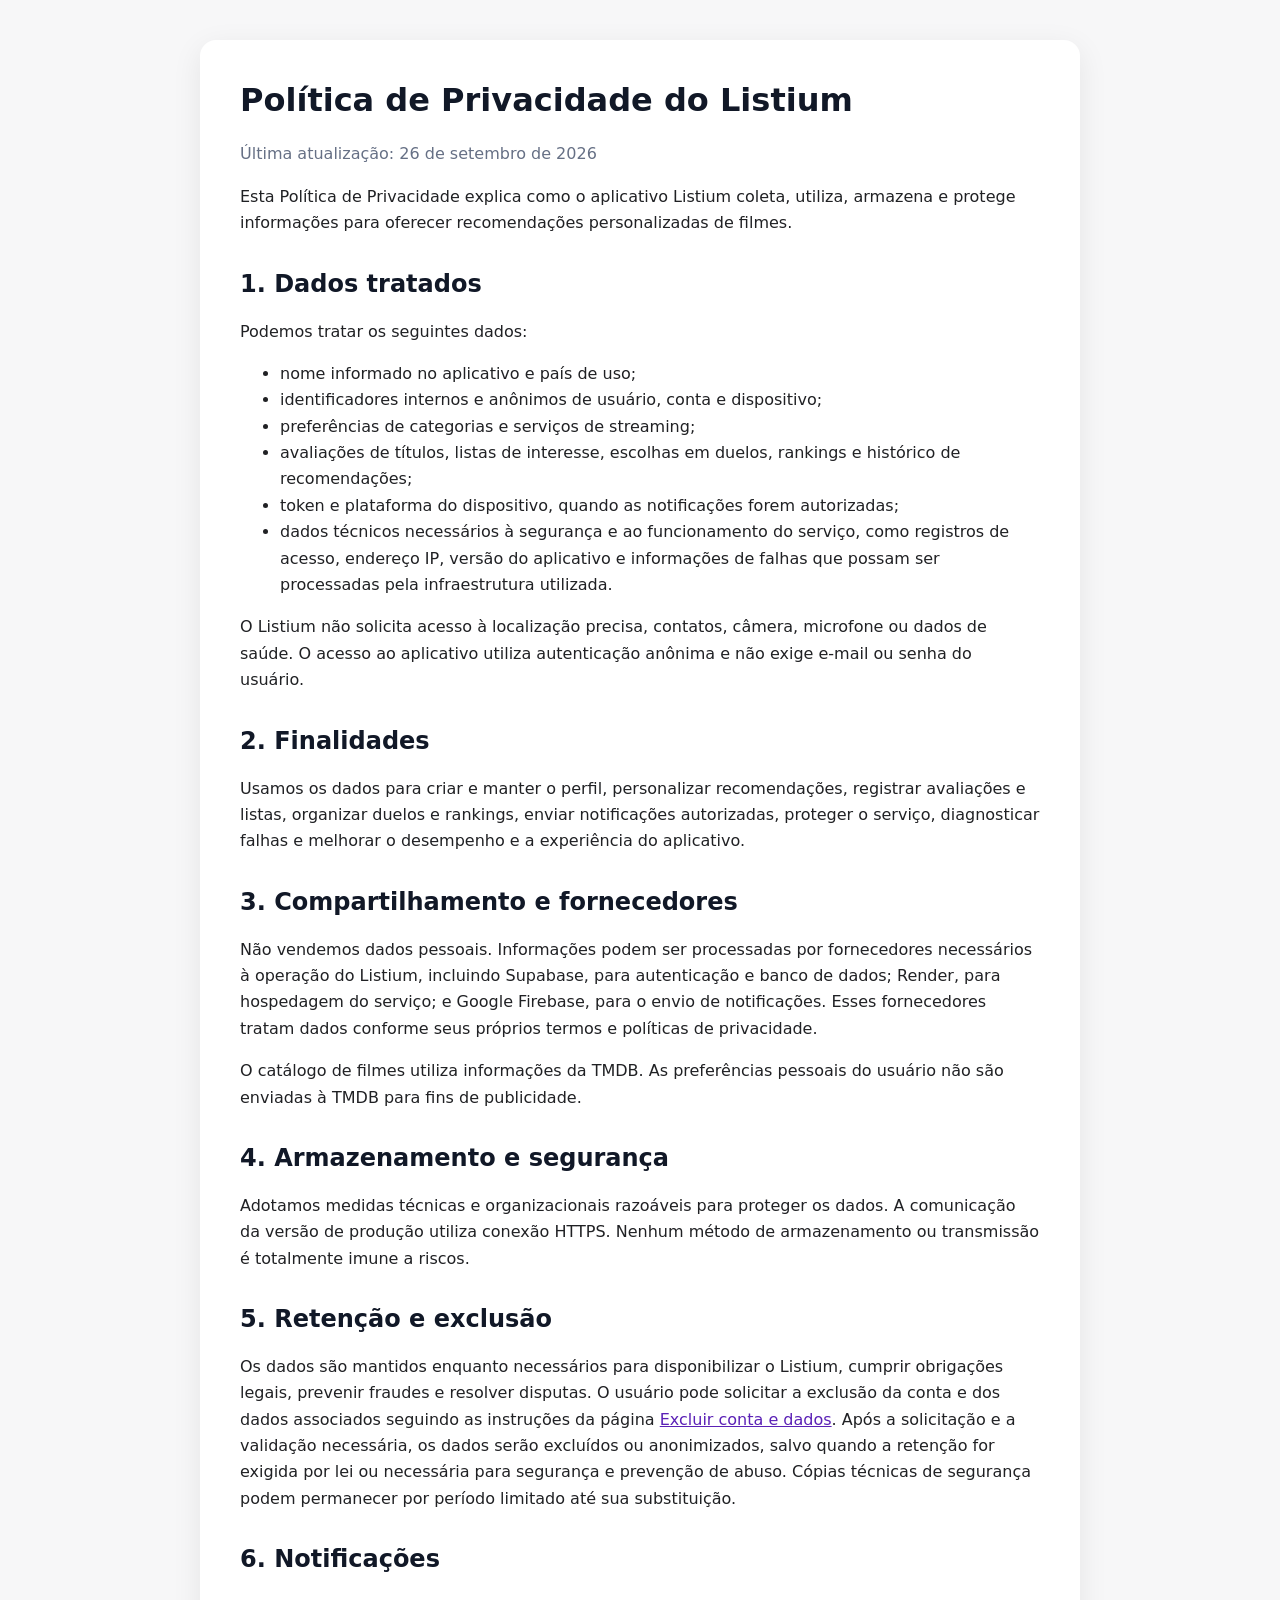
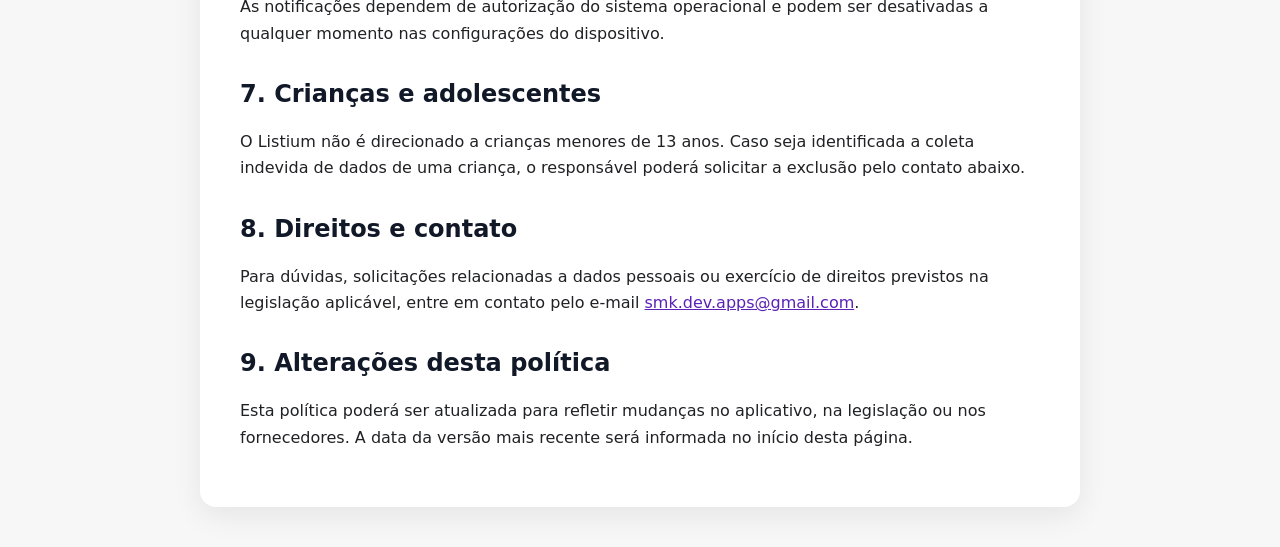
==== privacidade.html @ 893f7942 "Add files via upload add docs" ====
<!doctype html>
<html lang="pt-BR">
<head>
  <meta charset="utf-8">
  <meta name="viewport" content="width=device-width, initial-scale=1">
  <title>Política de Privacidade — Listium</title>
  <link rel="stylesheet" href="styles.css">
</head>
<body>
  <main>
    <h1>Política de Privacidade do Listium</h1>
    <p class="meta">Última atualização: 26 de setembro de 2026</p>

    <p>Esta Política de Privacidade explica como o aplicativo Listium coleta, utiliza, armazena e protege informações para oferecer recomendações personalizadas de filmes.</p>

    <h2>1. Dados tratados</h2>
    <p>Podemos tratar os seguintes dados:</p>
    <ul>
      <li>nome informado no aplicativo e país de uso;</li>
      <li>identificadores internos e anônimos de usuário, conta e dispositivo;</li>
      <li>preferências de categorias e serviços de streaming;</li>
      <li>avaliações de títulos, listas de interesse, escolhas em duelos, rankings e histórico de recomendações;</li>
      <li>token e plataforma do dispositivo, quando as notificações forem autorizadas;</li>
      <li>dados técnicos necessários à segurança e ao funcionamento do serviço, como registros de acesso, endereço IP, versão do aplicativo e informações de falhas que possam ser processadas pela infraestrutura utilizada.</li>
    </ul>
    <p>O Listium não solicita acesso à localização precisa, contatos, câmera, microfone ou dados de saúde. O acesso ao aplicativo utiliza autenticação anônima e não exige e-mail ou senha do usuário.</p>

    <h2>2. Finalidades</h2>
    <p>Usamos os dados para criar e manter o perfil, personalizar recomendações, registrar avaliações e listas, organizar duelos e rankings, enviar notificações autorizadas, proteger o serviço, diagnosticar falhas e melhorar o desempenho e a experiência do aplicativo.</p>

    <h2>3. Compartilhamento e fornecedores</h2>
    <p>Não vendemos dados pessoais. Informações podem ser processadas por fornecedores necessários à operação do Listium, incluindo Supabase, para autenticação e banco de dados; Render, para hospedagem do serviço; e Google Firebase, para o envio de notificações. Esses fornecedores tratam dados conforme seus próprios termos e políticas de privacidade.</p>
    <p>O catálogo de filmes utiliza informações da TMDB. As preferências pessoais do usuário não são enviadas à TMDB para fins de publicidade.</p>

    <h2>4. Armazenamento e segurança</h2>
    <p>Adotamos medidas técnicas e organizacionais razoáveis para proteger os dados. A comunicação da versão de produção utiliza conexão HTTPS. Nenhum método de armazenamento ou transmissão é totalmente imune a riscos.</p>

    <h2>5. Retenção e exclusão</h2>
    <p>Os dados são mantidos enquanto necessários para disponibilizar o Listium, cumprir obrigações legais, prevenir fraudes e resolver disputas. O usuário pode solicitar a exclusão da conta e dos dados associados seguindo as instruções da página <a href="excluir-conta.html">Excluir conta e dados</a>. Após a solicitação e a validação necessária, os dados serão excluídos ou anonimizados, salvo quando a retenção for exigida por lei ou necessária para segurança e prevenção de abuso. Cópias técnicas de segurança podem permanecer por período limitado até sua substituição.</p>

    <h2>6. Notificações</h2>
    <p>As notificações dependem de autorização do sistema operacional e podem ser desativadas a qualquer momento nas configurações do dispositivo.</p>

    <h2>7. Crianças e adolescentes</h2>
    <p>O Listium não é direcionado a crianças menores de 13 anos. Caso seja identificada a coleta indevida de dados de uma criança, o responsável poderá solicitar a exclusão pelo contato abaixo.</p>

    <h2>8. Direitos e contato</h2>
    <p>Para dúvidas, solicitações relacionadas a dados pessoais ou exercício de direitos previstos na legislação aplicável, entre em contato pelo e-mail <a href="mailto:smk.dev.apps@gmail.com">smk.dev.apps@gmail.com</a>.</p>

    <h2>9. Alterações desta política</h2>
    <p>Esta política poderá ser atualizada para refletir mudanças no aplicativo, na legislação ou nos fornecedores. A data da versão mais recente será informada no início desta página.</p>
  </main>
</body>
</html>
---- styles.css ----
:root {
  color-scheme: light;
  font-family: Inter, system-ui, -apple-system, BlinkMacSystemFont, "Segoe UI", sans-serif;
  color: #202124;
  background: #f7f7f8;
}

* { box-sizing: border-box; }

body {
  margin: 0;
  line-height: 1.65;
}

main {
  width: min(880px, calc(100% - 32px));
  margin: 40px auto;
  padding: 40px;
  background: #fff;
  border-radius: 16px;
  box-shadow: 0 8px 30px rgba(0, 0, 0, 0.08);
}

h1, h2 { line-height: 1.25; color: #111827; }
h1 { margin-top: 0; }
h2 { margin-top: 32px; }
a { color: #5b21b6; }
.meta { color: #667085; }
.brand { color: #6d28d9; font-weight: 700; }

@media (max-width: 600px) {
  main { margin: 0; width: 100%; padding: 24px; border-radius: 0; }
}
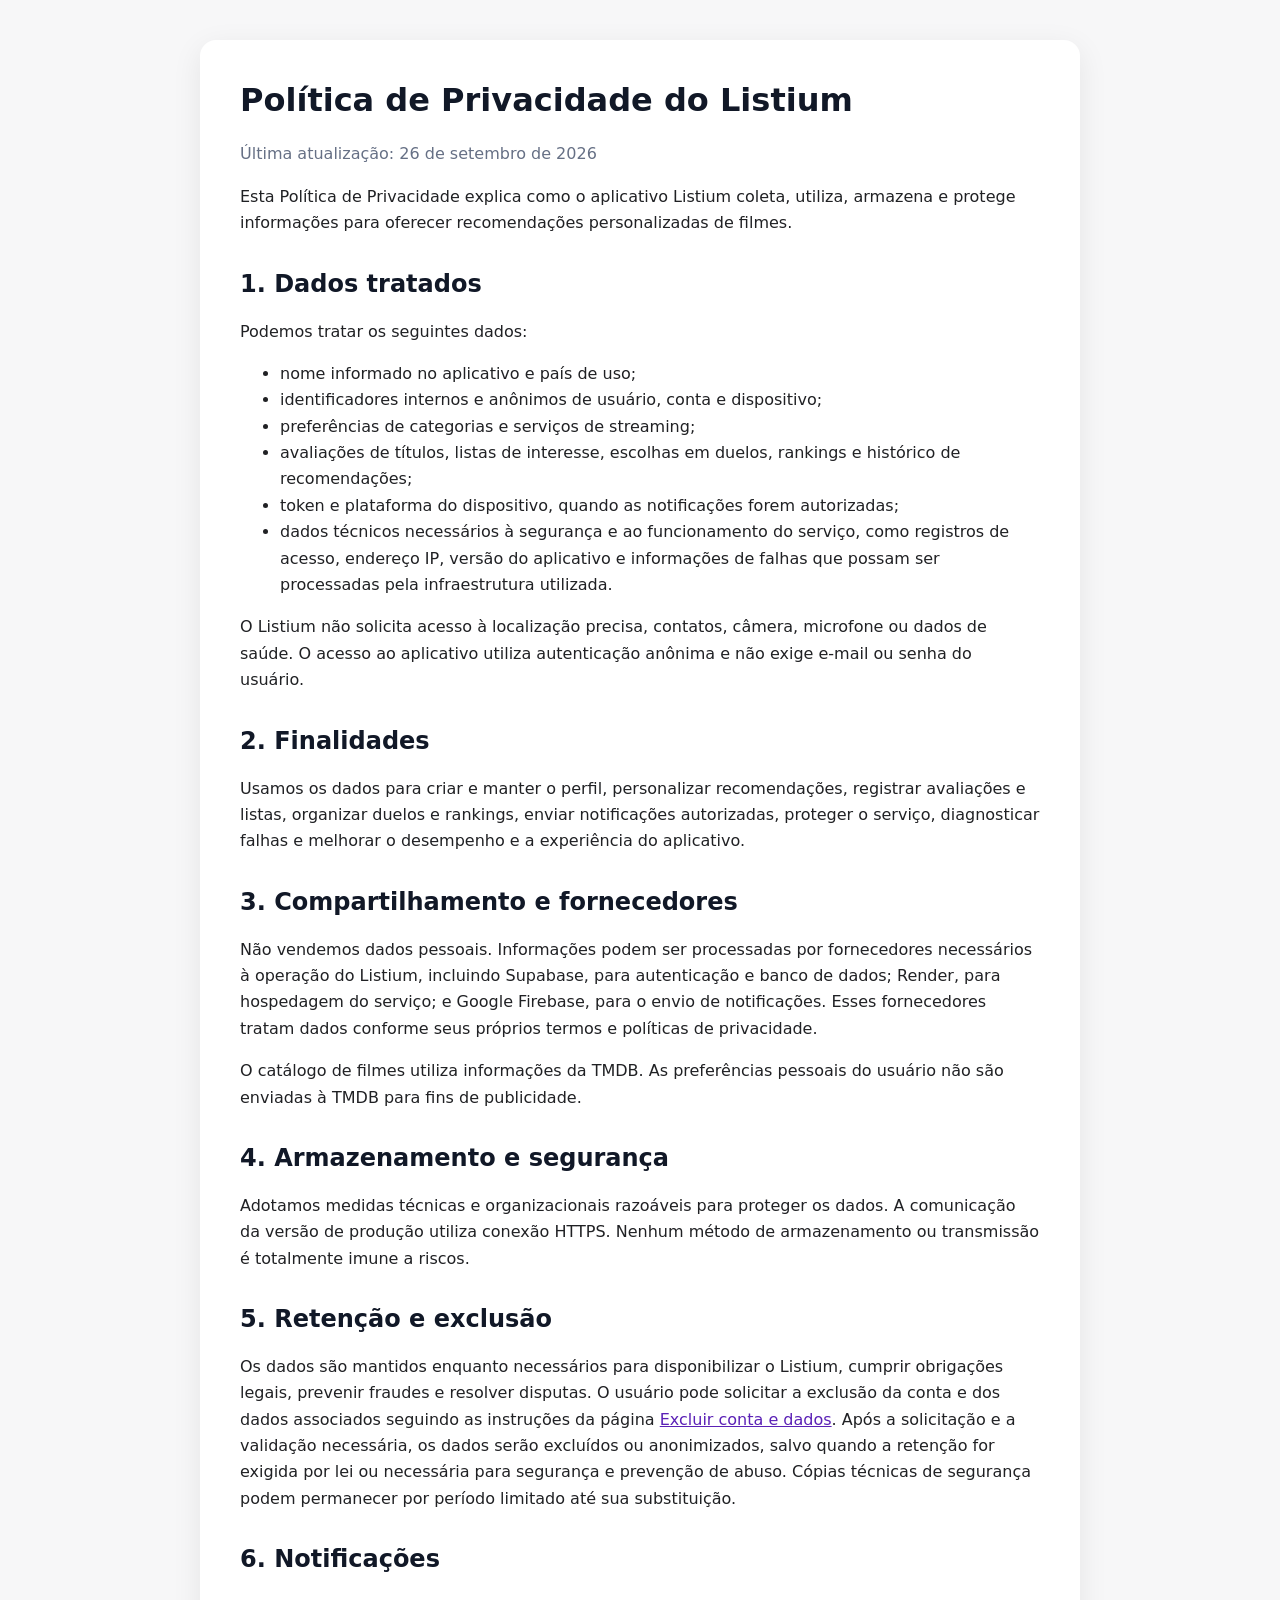
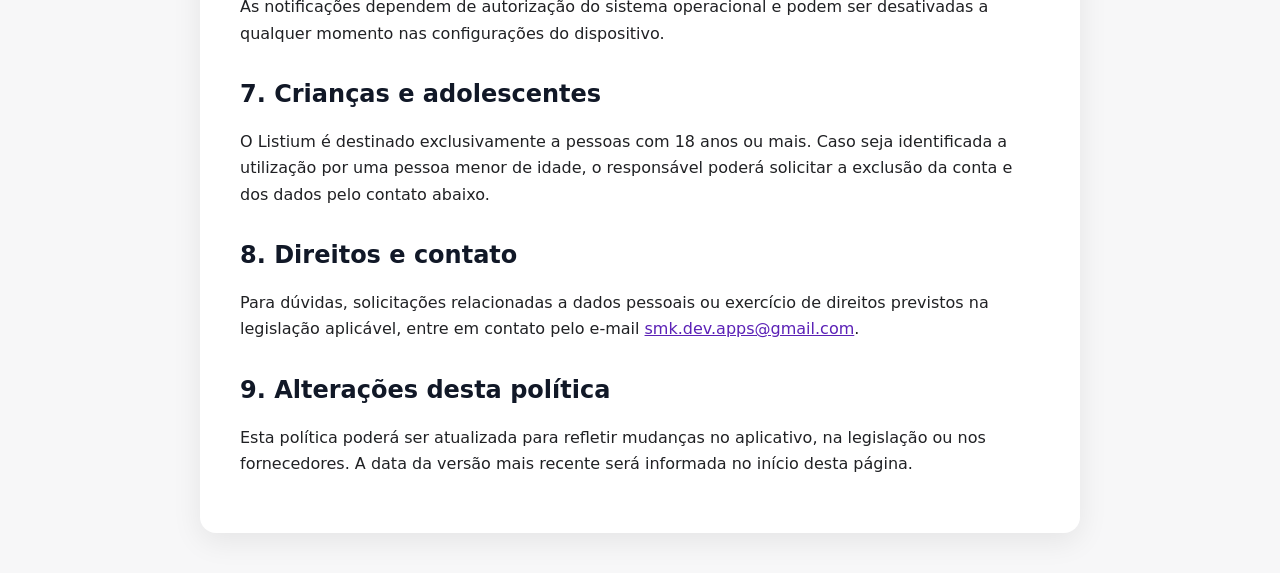
==== commit c6dd5e6d: "Atualiza publico 18+ e identificacao para exclusao de conta" ====
--- a/privacidade.html
+++ b/privacidade.html
@@ -42,7 +42,7 @@
     <p>As notificações dependem de autorização do sistema operacional e podem ser desativadas a qualquer momento nas configurações do dispositivo.</p>
 
     <h2>7. Crianças e adolescentes</h2>
-    <p>O Listium não é direcionado a crianças menores de 13 anos. Caso seja identificada a coleta indevida de dados de uma criança, o responsável poderá solicitar a exclusão pelo contato abaixo.</p>
+    <p>O Listium é destinado exclusivamente a pessoas com 18 anos ou mais. Caso seja identificada a utilização por uma pessoa menor de idade, o responsável poderá solicitar a exclusão da conta e dos dados pelo contato abaixo.</p>
 
     <h2>8. Direitos e contato</h2>
     <p>Para dúvidas, solicitações relacionadas a dados pessoais ou exercício de direitos previstos na legislação aplicável, entre em contato pelo e-mail <a href="mailto:smk.dev.apps@gmail.com">smk.dev.apps@gmail.com</a>.</p>
